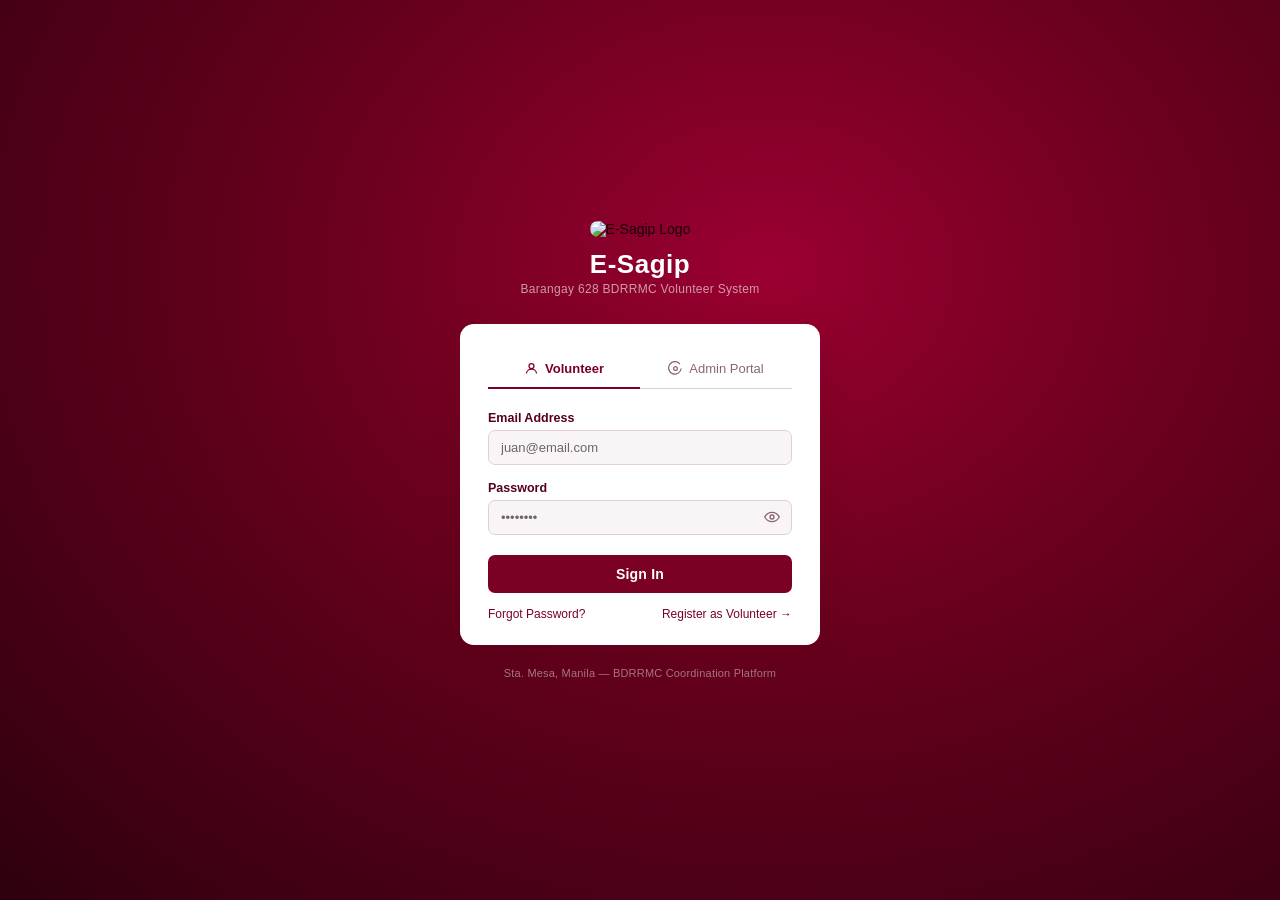
==== E-Sagip/index.html @ 99cb8a31 "Add files via upload" ====
<!DOCTYPE html>
<html lang="en">
<head>
  <meta charset="UTF-8" />
  <meta name="viewport" content="width=device-width, initial-scale=1.0" />
  <title>E-Sagip – Sign In</title>
  <link rel="stylesheet" href="style.css" />
  <link rel="icon" href="Images/628_icon.png" type="image/png" />
</head>
<body class="login-page">

  <!-- Logo -->
  <div class="login-logo">
    <div class="shield-icon">
     <img src="Images/628_logo.png" alt="E-Sagip Logo">
    </div>
    <h1>E-Sagip</h1>
    <p>Barangay 628 BDRRMC Volunteer System</p>
  </div>

  <!-- Card -->
  <div class="login-card">

    <!-- Tabs -->
    <div class="login-tabs">
      <button class="tab-btn active" id="tab-volunteer" onclick="switchTab('volunteer')">
        <svg viewBox="0 0 24 24" fill="none" stroke="currentColor" stroke-width="2">
          <circle cx="12" cy="8" r="4"/><path d="M4 20c0-4 3.6-7 8-7s8 3 8 7"/>
        </svg>
        Volunteer
      </button>
      <button class="tab-btn" id="tab-admin" onclick="switchTab('admin')">
        <svg viewBox="0 0 24 24" fill="none" stroke="currentColor" stroke-width="2">
          <circle cx="12" cy="12" r="3"/><path d="M19.07 4.93A10 10 0 1 0 21 12"/>
        </svg>
        Admin Portal
      </button>
    </div>

    <!-- Volunteer Form -->
    <div id="form-volunteer">
      <div class="form-group">
        <label for="v-email">Email Address</label>
        <div class="input-wrap">
          <input type="email" id="v-email" placeholder="juan@email.com" autocomplete="email" />
        </div>
      </div>
      <div class="form-group">
        <label for="v-password">Password</label>
        <div class="input-wrap">
          <input type="password" id="v-password" placeholder="••••••••" autocomplete="current-password" />
          <button class="toggle-pw" onclick="togglePassword('v-password', this)" type="button" aria-label="Show password">
            <svg id="eye-v" viewBox="0 0 24 24" fill="none" stroke="currentColor" stroke-width="2">
              <path d="M1 12S5 5 12 5s11 7 11 7-4 7-11 7S1 12 1 12z"/>
              <circle cx="12" cy="12" r="3"/>
            </svg>
          </button>
        </div>
      </div>
      <button class="btn-signin" onclick="handleVolunteerLogin()">Sign In</button>
      <div class="form-links">
        <a href="#">Forgot Password?</a>
        <a href="#">Register as Volunteer →</a>
      </div>
    </div>

    <!-- Admin Form -->
    <div id="form-admin" class="hidden">
      <div class="alert-warning">
        <svg viewBox="0 0 24 24" fill="none" stroke="currentColor" stroke-width="2">
          <path d="M10.29 3.86L1.82 18a2 2 0 0 0 1.71 3h16.94a2 2 0 0 0 1.71-3L13.71 3.86a2 2 0 0 0-3.42 0z"/>
          <line x1="12" y1="9" x2="12" y2="13"/><line x1="12" y1="17" x2="12.01" y2="17"/>
        </svg>
        Restricted access for BDRRMC Coordinator only.
      </div>
      <div class="form-group">
        <label for="a-email">Admin Email</label>
        <div class="input-wrap">
          <input type="email" id="a-email" placeholder="admin@brgy628.gov.ph" autocomplete="email" />
        </div>
      </div>
      <div class="form-group">
        <label for="a-password">Password</label>
        <div class="input-wrap">
          <input type="password" id="a-password" placeholder="••••••••" autocomplete="current-password" />
          <button class="toggle-pw" onclick="togglePassword('a-password', this)" type="button" aria-label="Show password">
            <svg viewBox="0 0 24 24" fill="none" stroke="currentColor" stroke-width="2">
              <path d="M1 12S5 5 12 5s11 7 11 7-4 7-11 7S1 12 1 12z"/>
              <circle cx="12" cy="12" r="3"/>
            </svg>
          </button>
        </div>
      </div>
      <button class="btn-signin" onclick="handleAdminLogin()">Sign In</button>
      <div class="form-links-center">
        <a href="#">Forgot Password?</a>
      </div>
    </div>

  </div>

  <!-- Footer -->
  <p class="login-footer">Sta. Mesa, Manila — BDRRMC Coordination Platform</p>

  <script src="script.js"></script>
</body>
</html>
---- E-Sagip/style.css ----
/* ===== RESET & BASE ===== */
*, *::before, *::after {
  box-sizing: border-box;
  margin: 0;
  padding: 0;
}

:root {
  --primary: #7a0024;
  --primary-dark: #560019;
  --primary-light: #9b0030;
  --accent: #c0003c;
  --bg-dark: #4a0015;
  --bg-deeper: #2e000d;
  --white: #ffffff;
  --off-white: #f9f4f5;
  --light-gray: #f0e8ea;
  --mid-gray: #d4b8bc;
  --gray: #6b6566;
  --dark-gray: #332f2f;
  --text-dark: #1a0008;
  --text-muted: #8a6670;
  --warning-bg: #fff3cd;
  --warning-border: #ffc107;
  --warning-text: #856404;
  --card-shadow: 0 8px 32px rgba(74, 0, 21, 0.18);
  --input-border: #e0d0d4;
  --progress-bg: #e8d5d9;

  --font-main: 'Segoe UI', 'Inter', Arial, sans-serif;
}

body {
  font-family: var(--font-main);
  font-size: 14px;
  color: var(--text-dark);
  background: var(--off-white);
}

a {
  text-decoration: none;
  color: inherit;
}

/* ===== LOGIN PAGE ===== */
.login-page {
  min-height: 100vh;
  background: radial-gradient(ellipse at 60% 30%, #9b0030 0%, #6a001e 40%, #2e000d 100%);
  display: flex;
  flex-direction: column;
  align-items: center;
  justify-content: center;
  padding: 24px;
}

.login-logo {
  display: flex;
  flex-direction: column;
  align-items: center;
  margin-bottom: 28px;
}

.login-logo img {
  width: 100px;
  height: 100px;
  margin-bottom: 12px;
  border-radius: 12px;
}
.login-logo h1 {
  color: var(--white);
  font-size: 26px;
  font-weight: 700;
  letter-spacing: 0.5px;
}

.login-logo p {
  color: rgba(255,255,255,0.6);
  font-size: 12px;
  margin-top: 2px;
  letter-spacing: 0.3px;
}

/* Card */
.login-card {
  background: var(--white);
  border-radius: 14px;
  width: 100%;
  max-width: 360px;
  padding: 28px 28px 24px;
  box-shadow: var(--card-shadow);
}

/* Tabs */
.login-tabs {
  display: flex;
  border-bottom: 1.5px solid var(--input-border);
  margin-bottom: 22px;
}

.tab-btn {
  flex: 1;
  background: none;
  border: none;
  padding: 9px 0 11px;
  font-size: 13px;
  font-weight: 500;
  color: var(--text-muted);
  cursor: pointer;
  display: flex;
  align-items: center;
  justify-content: center;
  gap: 6px;
  border-bottom: 2.5px solid transparent;
  margin-bottom: -1.5px;
  transition: color 0.2s, border-color 0.2s;
}

.tab-btn.active {
  color: var(--primary);
  border-bottom-color: var(--primary);
  font-weight: 600;
}

.tab-btn svg {
  width: 15px;
  height: 15px;
}

/* Alert */
.alert-warning {
  background: var(--warning-bg);
  border: 1px solid var(--warning-border);
  color: var(--warning-text);
  border-radius: 6px;
  padding: 8px 12px;
  font-size: 12px;
  display: flex;
  align-items: center;
  gap: 7px;
  margin-bottom: 16px;
}

.alert-warning svg {
  flex-shrink: 0;
  width: 14px;
  height: 14px;
}

/* Form */
.form-group {
  margin-bottom: 16px;
}

.form-group label {
  display: block;
  font-size: 12.5px;
  font-weight: 600;
  color: var(--text-dark);
  margin-bottom: 5px;
}

.input-wrap {
  position: relative;
}

.form-group input {
  width: 100%;
  border: 1.5px solid var(--input-border);
  border-radius: 7px;
  padding: 9px 36px 9px 12px;
  font-size: 13px;
  color: var(--text-dark);
  background: var(--off-white);
  outline: none;
  transition: border-color 0.2s;
}

.form-group input:focus {
  border-color: var(--primary);
  background: var(--white);
}

.form-group input::placeholder {
  color: var(--mid-gray);
}

.toggle-pw {
  position: absolute;
  right: 10px;
  top: 50%;
  transform: translateY(-50%);
  background: none;
  border: none;
  cursor: pointer;
  color: var(--text-muted);
  padding: 2px;
  display: flex;
  align-items: center;
}

.toggle-pw svg {
  width: 16px;
  height: 16px;
}

/* Sign In Button */
.btn-signin {
  width: 100%;
  background: var(--primary);
  color: var(--white);
  border: none;
  border-radius: 7px;
  padding: 11px;
  font-size: 14px;
  font-weight: 600;
  cursor: pointer;
  margin-top: 4px;
  transition: background 0.2s;
  letter-spacing: 0.2px;
}

.btn-signin:hover {
  background: var(--primary-light);
}

/* Links */
.form-links {
  display: flex;
  justify-content: space-between;
  margin-top: 14px;
  font-size: 12px;
}

.form-links a {
  color: var(--primary);
  font-weight: 500;
  transition: opacity 0.2s;
}

.form-links a:hover {
  opacity: 0.7;
}

.form-links-center {
  text-align: center;
  margin-top: 14px;
  font-size: 12px;
}

.form-links-center a {
  color: var(--primary);
  font-weight: 500;
}

/* Footer */
.login-footer {
  color: rgba(255,255,255,0.45);
  font-size: 11px;
  margin-top: 22px;
  text-align: center;
  letter-spacing: 0.2px;
}

/* ===== ADMIN DASHBOARD ===== */
.admin-page {
  min-height: 100vh;
  background: var(--off-white);
  display: flex;
  flex-direction: column;
}

/* Top Nav */
.topnav {
  background: var(--primary);
  color: var(--white);
  display: flex;
  align-items: center;
  padding: 0 20px;
  height: 50px;
  gap: 12px;
  position: sticky;
  top: 0;
  z-index: 100;
  box-shadow: 0 2px 8px rgba(74,0,21,0.25);
}

.topnav-logo {
  display: flex;
  align-items: center;
  gap: 8px;
}

.topnav-logo img {
  width: 35px;
  height: 35px;
  border-radius: 6px;

}
.topnav-brand h2 {
  font-size: 15px;
  font-weight: 700;
  line-height: 1.1;
}

.topnav-brand p {
  font-size: 10px;
  opacity: 0.65;
}

.topnav-spacer { flex: 1; }

.topnav-actions {
  display: flex;
  gap: 4px;
}

.icon-btn {
  width: 34px;
  height: 34px;
  background: rgba(255,255,255,0.1);
  border: none;
  border-radius: 7px;
  cursor: pointer;
  display: flex;
  align-items: center;
  justify-content: center;
  color: white;
  transition: background 0.2s;
}

.icon-btn:hover {
  background: rgba(255,255,255,0.2);
}

.icon-btn svg {
  width: 16px;
  height: 16px;
}

/* Sub Nav */
.subnav {
  background: var(--primary);
  border-bottom: 1px solid var(--white);
  display: flex;
  justify-content: center;
  align-items: center;
  padding: 0 20px;
  overflow-x: auto;
  width: 100%;
  gap: 20px;
}

.subnav-btn {
  background: none;
  border: none;
  border-bottom: 2.5px solid transparent;
  padding: 12px 18px;
  font-size: 12.5px;
  font-weight: 500;
  color: var(--white);
  cursor: pointer;
  display: flex;
  align-items: center;
  gap: 20px;
  transition: color 0.2s, border-color 0.2s;
}

.subnav-btn.active {
  color: var(--white);
  border-bottom-color: var(--white);
  font-weight: 600;
}

.subnav-btn svg {
  width: 14px;
  height: 14px;
}

/* Dashboard Content */
.dashboard-content {
  padding: 22px 20px;
  max-width: 900px;
  margin: 0 auto;
  width: 100%;
}

/* Stats Row */
.stats-row {
  display: grid;
  grid-template-columns: 1fr 1fr;
  gap: 14px;
  margin-bottom: 26px;
}

.stat-card {
  background: var(--white);
  border-radius: 10px;
  padding: 16px 18px;
  box-shadow: 0 2px 8px rgba(74,0,21,0.07);
  display: flex;
  justify-content: space-between;
  align-items: flex-start;
}


.stat-card .stat-label {
  font-size: 11.5px;
  color: var(--text-muted);
  font-weight: 500;
  margin-bottom: 6px;
}

.stat-card .stat-value {
  font-size: 32px;
  font-weight: 700;
  color: var(--text-dark);
  line-height: 1;
}

.stat-card .stat-sub {
  font-size: 11px;
  color: var(--text-muted);
  margin-top: 4px;
}

.stat-card .stat-icon {
  width: 34px;
  height: 34px;
  border-radius: 8px;
  display: flex;
  align-items: center;
  justify-content: center;
}

.stat-card .stat-icon.red {
  background: rgba(122,0,36,0.1);
  color: var(--primary);
}

.stat-card .stat-icon.orange {
  background: rgba(192,0,60,0.1);
  color: var(--accent);
}

.stat-card .stat-icon svg {
  width: 18px;
  height: 18px;
}

/* Section */
.section-title {
  font-size: 13.5px;
  font-weight: 700;
  color: var(--primary);
  margin-bottom: 14px;
}

/* Skills */
.skills-card {
  background: var(--white);
  border-radius: 10px;
  padding: 18px 18px 12px;
  box-shadow: 0 2px 8px rgba(74,0,21,0.07);
  margin-bottom: 26px;
}

.skill-row {
  display: flex;
  align-items: center;
  margin-bottom: 12px;
  gap: 10px;
}

.skill-label {
  font-size: 12px;
  color: var(--text-dark);
  width: 180px;
  flex-shrink: 0;
}

.skill-bar-wrap {
  flex: 1;
  height: 5px;
  background: var(--progress-bg);
  border-radius: 99px;
  overflow: hidden;
}

.skill-bar {
  height: 100%;
  background: var(--primary);
  border-radius: 99px;
}

.skill-count {
  font-size: 12px;
  font-weight: 600;
  color: var(--text-dark);
  width: 18px;
  text-align: right;
  flex-shrink: 0;
}

/* Operations */
.operations-list {
  display: flex;
  flex-direction: column;
  gap: 10px;
}

.op-card {
  background: var(--white);
  border-radius: 10px;
  padding: 14px 16px;
  box-shadow: 0 2px 8px rgba(74,0,21,0.07);
}

.op-header {
  display: flex;
  justify-content: space-between;
  align-items: flex-start;
  margin-bottom: 6px;
}

.op-name {
  font-size: 13px;
  font-weight: 600;
  color: var(--text-dark);
}

.op-count {
  font-size: 12.5px;
  font-weight: 600;
  color: var(--text-dark);
  display: flex;
  align-items: center;
  gap: 6px;
}

.op-count .chevron {
  cursor: pointer;
  color: var(--text-muted);
}

.op-count .chevron svg {
  width: 14px;
  height: 14px;
  transition: transform 0.2s;
}

.op-meta {
  display: flex;
  flex-direction: column;
  gap: 2px;
  margin-bottom: 8px;
}

.op-meta span {
  font-size: 11px;
  color: var(--text-muted);
  display: flex;
  align-items: center;
  gap: 5px;
}

.op-meta svg {
  width: 11px;
  height: 11px;
  flex-shrink: 0;
}

.op-progress-bar {
  height: 4px;
  background: var(--progress-bg);
  border-radius: 99px;
  overflow: hidden;
}

.op-progress-fill {
  height: 100%;
  background: var(--primary);
  border-radius: 99px;
}

/* Expanded op details */
.op-details {
  display: none;
  margin-top: 12px;
  padding-top: 12px;
  border-top: 1px solid var(--input-border);
}

.op-details.open {
  display: block;
}

.op-details p {
  font-size: 12px;
  color: var(--text-muted);
  margin-bottom: 6px;
}

.volunteer-tags {
  display: flex;
  flex-wrap: wrap;
  gap: 6px;
}

.vtag {
  background: rgba(122,0,36,0.08);
  color: var(--primary);
  border-radius: 5px;
  padding: 3px 9px;
  font-size: 11.5px;
  font-weight: 500;
}

/* ===== UTILITY ===== */
.hidden { display: none !important; }

/*NEW OP SECTION*/

.section-title{

  font-size:16px;
  color:var(--primary);
  font-weight:700;
  margin-bottom:18px;

}

.newop-card{
  background: var(--white);
  border-radius: 10px;
  padding: 18px 18px 12px;
  box-shadow: 0 2px 8px rgba(74,0,21,0.07);
}

.form-group label{
  font-size:12.5px;
  font-weight:600;
  color:var(--primary-dark);
  margin-bottom:5px;
}

.form-group input{
  border:1.5px solid var(--input-border);
  border-radius:7px;
  padding:9px 36px 9px 12px;
  font-size:13px;
  color:var(--text-dark);
  background: var(--off-white);
  outline:none;
  transition:border-color 0.2s;
}

.form-group input:focus{
  border-color: var(--primary);
  background: var(--white);
}

.form-group input::placeholder{
  color: var(--gray);
}

.form-group .input-wrap{
  position:relative;
}

.form-group .toggle-pw{
  position:absolute;
  right:10px;
  top:50%;
  transform: translateY(-50%);
  background:none;
  border:none;
  cursor:pointer;
  color: var(--text-muted);
  padding:2px;
  display:flex;
  align-items:center;
}

.form-group textarea{
  border:1.5px solid var(--input-border);
  border-radius:7px;
  padding:9px 12px;
  font-size:13px;
  color:var(--text-dark);
  background: var(--off-white);
  outline:none;
  transition:border-color 0.2s;
  width:100%;
  min-height:80px;
  resize: vertical;
}

.form-group textarea:focus{
  border-color: var(--primary);
  background: var(--white);
}

.form-group textarea::placeholder{
  color: var(--gray);
}

.form-group textarea + .toggle-pw{
  display:none;
}

.form-group .skill-tag {
  background: rgba(122,0,36,0.08);
  color: var(--primary);
  border-radius: 5px;
  padding: 3px 9px;
  font-size: 11.5px;
  font-weight: 500;
}

.skill-tags-wrap {
  display: flex;
  flex-wrap: wrap;
  gap: 6px;
}

.skill-tags-wrap label input[type="checkbox"] {
  display: none;
}

.skill-tags-wrap label .skill-tag {
  cursor: pointer;
}

.skill-tags-wrap label .skill-tag:hover {
  background: rgba(122,0,36,0.12);
  transition: background 0.2s ease;
  
}

.skill-tags-wrap label .skill-tag:active {
  background: rgba(122,0,36,0.16);
}

/* Checked states AFTER unchecked — order matters */
.skill-tags-wrap label input[type="checkbox"]:checked + .skill-tag {
  background: var(--primary);
  color: var(--white);
}

.skill-tags-wrap label input[type="checkbox"]:checked + .skill-tag:hover {
  background: var(--primary-light);
}

.skill-tags-wrap label input[type="checkbox"]:checked + .skill-tag:active {
  background: var(--primary); /* or darken slightly */
}

.newop-card .btn-deploy{
  background: var(--primary);
  color: var(--white);
  border: none;
  border-radius: 7px;
  padding: 11px 18px;
  font-size: 14px;
  font-weight: 600;
  width: 100%;
  cursor: pointer;
  margin-top: 12px;
  transition: background 0.2s;
}

/* Volunteer Section */
#tab-volunteers .section-title {
  font-size: 16px;
  font-weight: 700;
  color: var(--primary);
  margin-bottom: 18px;
}

.vol-search-wrap {
  display: flex;
  gap: 10px;
  margin-bottom: 18px;
}

.vol-search-wrap input {
  flex: 1;
  border: 1.5px solid var(--input-border);
  border-radius: 7px;
  padding: 9px 36px 9px 12px;
  font-size: 13px;
  color: var(--text-dark);
  background: var(--off-white);
  outline: none;
  transition: border-color 0.2s;
}

.vol-search-wrap input:focus {
  border-color: var(--primary);
  background: var(--white);
}

.vol-search-wrap input::placeholder {
  color: var(--gray);
}

.vol-search-wrap .search-btn {
  width: 34px;
  height: 34px;
  background: var(--primary);
  border: none;
  border-radius: 7px;
  cursor: pointer;
  display: flex;
  align-items: center;
  justify-content: center;
  color: var(--white);
  transition: background 0.2s;
}

.vol-search-wrap .search-btn:hover {
  background: var(--primary-light);
}

.vol-search-wrap .search-btn svg {
  width: 16px;
  height: 16px;
}

.vol-filter-row{

  display:flex;
  align-items:center;
  gap:12px;
  margin-bottom:18px;
}

.vol-filter-row button{
  background: var(--off-white);
  border: 0;
  border-radius:7px;
  padding:6px 14px;
  font-size:12.5px;
  color:var(--primary-dark);
  cursor:pointer;
  transition:border-color 0.2s, background 0.2s;
}

.vol-filter-row button:hover{
  border-color: var(--primary);
  background: var(--off-white);
}

.vol-filter-row button.active{
  border-color: var(--primary);
  background: var(--primary);
  color: var(--white);
}

.vol-card {

  background: var(--white);
  border-radius: 10px;
  padding: 14px 16px;
  box-shadow: 0 2px 8px rgba(74,0,21,0.07);
  display: flex;
  gap: 12px;

}

.vol-avatar {
  width: 40px;
  height: 40px;
  background: var(--primary);
  color: var(--white);
  border-radius: 50%;
  display: flex;
  align-items: center;
  justify-content: center;
  font-weight: 600;
}

.vol-info {
  display: flex;
  flex-direction: column;
  gap: 4px;
  margin-right: 60%;
}

.vol-name {
  font-size: 13px;
  font-weight: 600;
  color: var(--text-dark);
}

.vol-name .vol-badge {
  font-size: 10px;
  font-weight: 500;
  padding: 2px 6px;
  border-radius: 5px;
}

.vol-badge.active {
  background: rgba(35, 185, 42, 0.24);
  color: rgb(3, 49, 3);
}

.vol-meta {
  font-size: 11.5px;
  color: var(--text-muted);
}

.vol-card .vol-skills {
  display: flex;
  flex-wrap: wrap;
  gap: 6px;
  margin-top: 6px;
}

.vstag {
  background: rgba(122,0,36,0.08);
  color: var(--primary);
  border-radius: 10px;
  padding: 3px 9px;
  font-size: 11.5px;
  font-weight: 500;
}

.vol-count {
  font-size: 12.5px;
  color: var(--text-muted);
  margin-bottom: 12px;
}

.vol-list {
  display: flex;
  flex-direction: column;
  gap: 12px;
}

.vol-ops {
  display: inline;
  gap: 8px;
  margin-top: 8px;
  
}

.vol-ops .vol-ops-num {
  background: rgba(122,0,36,0.08);
  color: var(--primary);
  border-radius: 10px;
  padding: 3px 9px;
  font-size: 11.5px;
  font-weight: 500;
  display: flex;
  align-items: right;
}

.vol-ops .vol-ops-lbl {
  font-size: 11.5px;
  color: var(--text-muted);
  display: flex;
  align-items: right;
}

/*FEED SECTION*/

.tab-feed {

  padding:0;
  max-width:100%;
}

.feed-hero {
  background: var(--white);
  border-radius: 10px;
  padding: 0;
  height: 12rem;
  box-shadow: 0 2px 8px rgba(74,0,21,0.07);

}

.feed-hero-text {

  margin-top: 15%;
  margin-left: 2%;
}

.feed-hero h2 {
  font-size: 16px;
  font-weight: 700;
  color: var(--white);
  margin-bottom: 8px;
}

.feed-hero p {
  font-size: 13px;
  color: var(--light-gray);
}

.feed-hero-overlay {

  background-image: url('Images/outreach.jpg');
  background-size: cover;
  background-position: center;
  height: 100%;
  width: 100%;
  margin: 0;
  overflow: hidden;
  border-radius: 10px;
}

.feed-quote-card {

  border: 1px solid var(--bg-deeper);
  background: radial-gradient(ellipse at 60% 30%, #9b0030 0%, #6a001e 40%, #2e000d 100%);
  margin-top: 2%;
  border-radius: 20px;
  display: flex;
  flex-direction: row;
  padding: 10px;


}

.feed-quote-avatar {

  border: 1px solid var(--text-muted);
  border-radius: 50%;
  width: 2.5rem;
  height: 2.5rem;
  display: flex;
  justify-content: center;
  align-items: center;
  color: var(--white);
  padding: 0;
  font-size: 1rem;
  background-color: var(--text-muted);
  margin: 10px 10px 5px 10px;
}

.feed-quote-text {

  color: var(--off-white);
  font-size: 1rem;
}

.feed-quote-attr {

  color: #c51d52;
  font-size: 0.9rem;
  font-weight: bold;
  padding-top: 10px;
}

.feed-section-card{

  margin-top: 40px;
  background: var(--off-white);
  box-shadow: 0 5px 5px 0 rgba(32, 31, 31, 0.418);
  border-radius: 30px;
}

.feed-section-header {

  margin: 5px 0 5px 10px;
  font-size: 1.1rem;
  color: var(--bg-dark);
  font-weight: bold;
}

.feed-section-header .feed-month {

  margin-left: 60%;
  color: var(--gray);
}

.leaderboard-list {

  background-color: var(--white);
  border-bottom-left-radius: 20px;
  border-bottom-right-radius: 20px;

}

.lb-row {

  display: flex;
  flex-direction: row;
  padding: 20px;
  gap: 15px;

}

.lb-medal {

  height: 2rem;
  width: 2rem;
  font-size: 1.5rem;
  align-items: center;
  justify-content: center;
}

.lb-avatar {

  background-color: rgba(189, 64, 102, 0.637);
  border: 1px solid ;
  color: #560019;
  border-radius: 50%;
  padding-left: 7px;
  height: 2.5rem;
  width: 2.5rem;
  display: flex;
  text-align: center;
  align-items: center;
}

.lb-name {

  font-size: 1rem;
  font-weight: bold;

}

.lb-right {

  margin-left: 65%;
  color: var(--primary);
  font-weight: bold;
}

.lb-right .time {

  color: var(--gray);
  text-align: center;
}

.impact-stats-row {

  background: var(--off-white);
  display: flex;
  flex-direction: row;
  margin: 30px 0 0 0;
  justify-content: space-evenly;
  gap: 10px;

}

.impact-stat {

  border: 1px solid var(--white);
  border-radius: 30px;
  background-color: var(--white);
  display: flex;
  flex-direction: column;
  align-items: center;
  text-align: center;
  height: 10rem;
  width: 15rem;
  padding: 5%;
  box-shadow: 0 5px 5px 0 rgba(32, 31, 31, 0.418);
}



.impact-lbl {

  margin-top: 0px;
}

.rso {

  font-size: 1.5rem;
  font-weight:700;
  color:var(--primary);
}
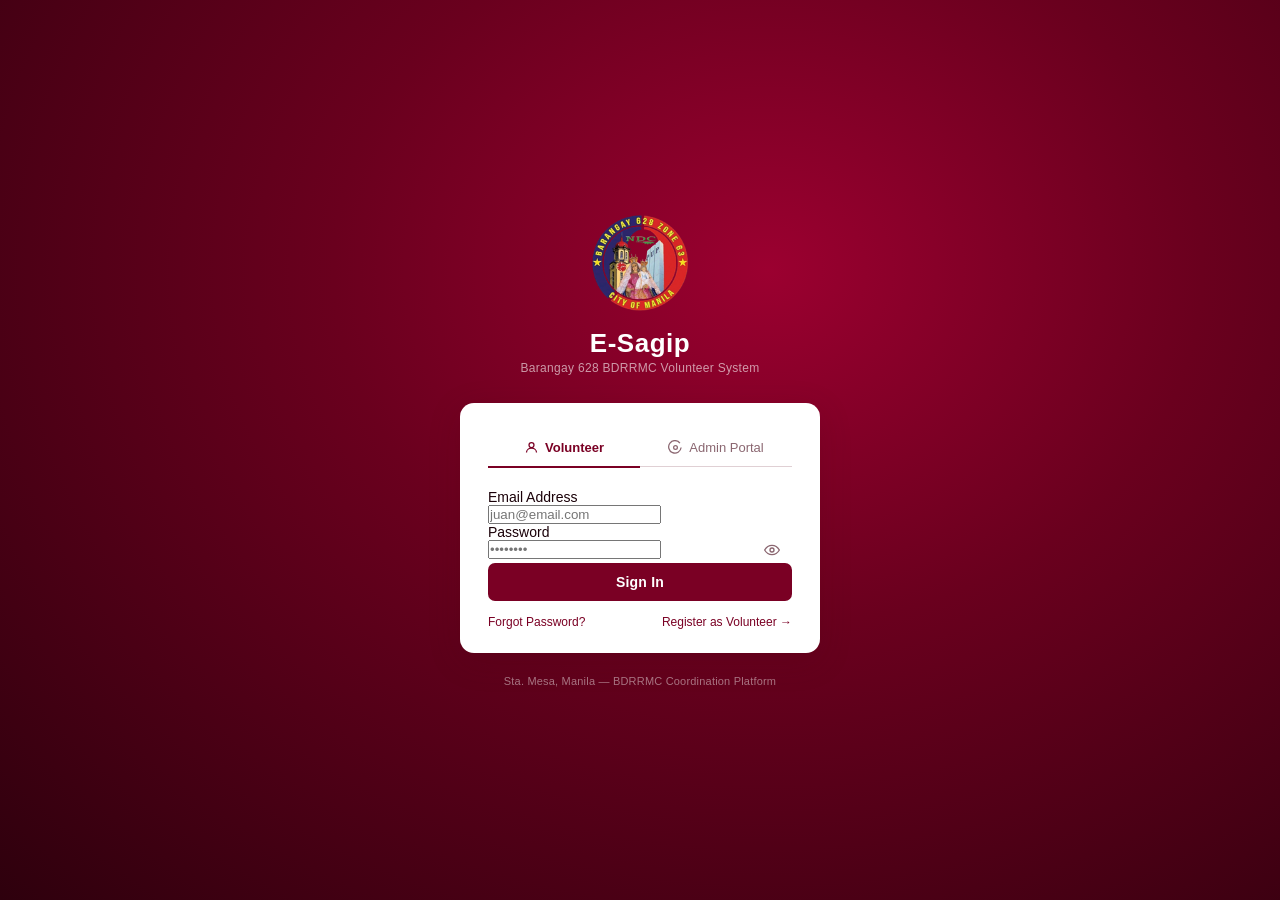
==== commit 37c57b06: "Fix HTML formatting and structure in index.html" ====
--- a/E-Sagip/index.html
+++ b/E-Sagip/index.html
@@ -39,13 +39,13 @@
 
     <!-- Volunteer Form -->
     <div id="form-volunteer">
-      <div class="form-group">
+      <div class="signin-form-group">
         <label for="v-email">Email Address</label>
         <div class="input-wrap">
           <input type="email" id="v-email" placeholder="juan@email.com" autocomplete="email" />
         </div>
       </div>
-      <div class="form-group">
+      <div class="signin-form-group">
         <label for="v-password">Password</label>
         <div class="input-wrap">
           <input type="password" id="v-password" placeholder="••••••••" autocomplete="current-password" />
@@ -73,13 +73,13 @@
         </svg>
         Restricted access for BDRRMC Coordinator only.
       </div>
-      <div class="form-group">
+      <div class="signin-form-group">
         <label for="a-email">Admin Email</label>
         <div class="input-wrap">
           <input type="email" id="a-email" placeholder="admin@brgy628.gov.ph" autocomplete="email" />
         </div>
       </div>
-      <div class="form-group">
+      <div class="signin-form-group">
         <label for="a-password">Password</label>
         <div class="input-wrap">
           <input type="password" id="a-password" placeholder="••••••••" autocomplete="current-password" />
@@ -104,4 +104,4 @@
 
   <script src="script.js"></script>
 </body>
-</html>+</html>
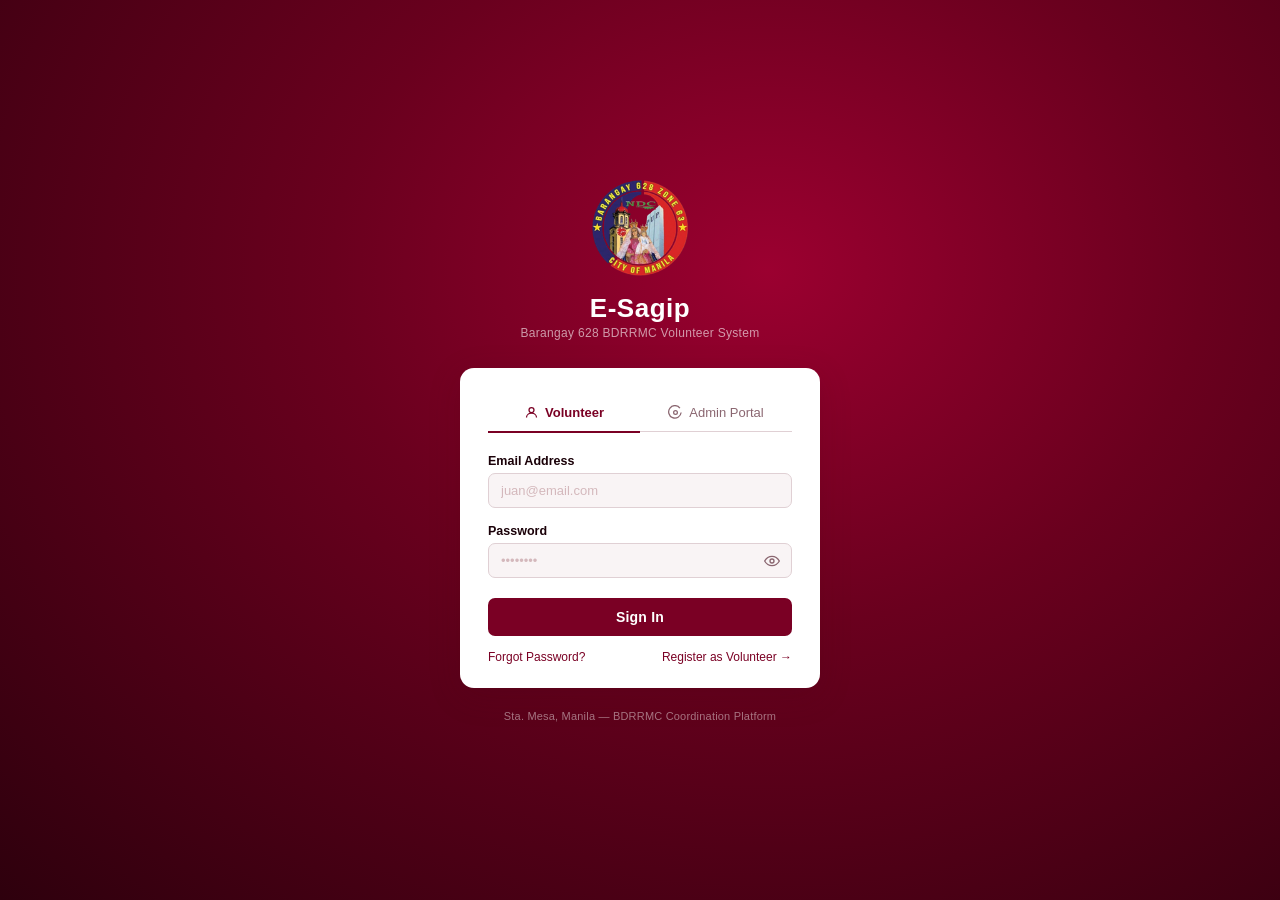
==== commit 3d347fc4: "Update index.html" ====
--- a/E-Sagip/index.html
+++ b/E-Sagip/index.html
@@ -59,8 +59,8 @@
       </div>
       <button class="btn-signin" onclick="handleVolunteerLogin()">Sign In</button>
       <div class="form-links">
-        <a href="#">Forgot Password?</a>
-        <a href="#">Register as Volunteer →</a>
+        <a href="forgot_password.html">Forgot Password?</a>
+        <a href="register.html">Register as Volunteer →</a>
       </div>
     </div>
 
@@ -93,7 +93,7 @@
       </div>
       <button class="btn-signin" onclick="handleAdminLogin()">Sign In</button>
       <div class="form-links-center">
-        <a href="#">Forgot Password?</a>
+        <a href="forgot_password.html">Forgot Password?</a>
       </div>
     </div>
 
@@ -103,5 +103,6 @@
   <p class="login-footer">Sta. Mesa, Manila — BDRRMC Coordination Platform</p>
 
   <script src="script.js"></script>
+  <script src="script2.js"></script>
 </body>
 </html>
--- a/E-Sagip/style.css
+++ b/E-Sagip/style.css
@@ -1,4 +1,3 @@
-/* ===== RESET & BASE ===== */
 *, *::before, *::after {
   box-sizing: border-box;
   margin: 0;
@@ -147,11 +146,13 @@
 }
 
 /* Form */
-.form-group {
+.form-group,
+.signin-form-group {
   margin-bottom: 16px;
 }
 
-.form-group label {
+.form-group label,
+.signin-form-group label {
   display: block;
   font-size: 12.5px;
   font-weight: 600;
@@ -163,7 +164,9 @@
   position: relative;
 }
 
-.form-group input {
+
+.form-group input,
+.signin-form-group input {
   width: 100%;
   border: 1.5px solid var(--input-border);
   border-radius: 7px;
@@ -175,13 +178,26 @@
   transition: border-color 0.2s;
 }
 
-.form-group input:focus {
+.form-group input:focus,
+.signin-form-group input:focus {
   border-color: var(--primary);
   background: var(--white);
 }
 
-.form-group input::placeholder {
+.form-group input::placeholder,
+.signin-form-group input::placeholder {
   color: var(--mid-gray);
+}
+
+.address-div1,
+.address-div2 {
+  display: none;
+  margin-top: 10px;
+}
+
+.address-div1.active,
+.address-div2.active {
+  display: block;
 }
 
 .toggle-pw {
@@ -201,6 +217,28 @@
 .toggle-pw svg {
   width: 16px;
   height: 16px;
+}
+
+.address-label-container {
+  display: flex;
+  align-items: center;
+  gap: 8px;
+}
+
+.address-label-container label {
+  display: flex;
+  align-items: center;
+  gap: 8px;
+  margin: 0;
+  font-weight: 600;
+}
+
+.address-label-container .req {
+  color: var(--primary);
+  display: inline-flex;
+  align-items: center;
+  line-height: 1;
+  margin-top: 0;
 }
 
 /* Sign In Button */
@@ -345,24 +383,24 @@
   justify-content: center;
   align-items: center;
   padding: 0 20px;
-  overflow-x: auto;
   width: 100%;
-  gap: 20px;
+  gap: 12px;
 }
 
 .subnav-btn {
   background: none;
   border: none;
   border-bottom: 2.5px solid transparent;
-  padding: 12px 18px;
+  padding: 10px 14px;
   font-size: 12.5px;
   font-weight: 500;
   color: var(--white);
   cursor: pointer;
   display: flex;
   align-items: center;
-  gap: 20px;
+  gap: 8px;
   transition: color 0.2s, border-color 0.2s;
+  white-space: nowrap;
 }
 
 .subnav-btn.active {
@@ -555,6 +593,19 @@
   margin-bottom: 8px;
 }
 
+.meta-container {
+  display: flex;
+  align-items: center;
+  justify-content: space-between;
+  gap: 12px;
+  margin-bottom: 8px;
+  flex-wrap: wrap;
+}
+
+.comp-container {
+  margin-left: auto;
+}
+
 .op-meta span {
   font-size: 11px;
   color: var(--text-muted);
@@ -567,6 +618,24 @@
   width: 11px;
   height: 11px;
   flex-shrink: 0;
+}
+
+.complete {
+
+  border: 1px;
+  background-color: #2db35e69;
+  color: rgb(12, 95, 34);
+  border-radius: 10px;
+  padding: 5px;
+  font-family: var(--font-main);
+  font-weight: bold;
+}
+
+.complete:hover {
+
+  background-color: #50f19175;
+  transition: background-color 0.3 ease;
+  cursor: pointer;
 }
 
 .op-progress-bar {
@@ -618,130 +687,122 @@
 /* ===== UTILITY ===== */
 .hidden { display: none !important; }
 
-/*NEW OP SECTION*/
-
-.section-title{
-
-  font-size:16px;
-  color:var(--primary);
-  font-weight:700;
-  margin-bottom:18px;
-
-}
-
-.newop-card{
+/* New Operation section */
+.newop-card {
   background: var(--white);
   border-radius: 10px;
   padding: 18px 18px 12px;
   box-shadow: 0 2px 8px rgba(74,0,21,0.07);
 }
 
-.form-group label{
-  font-size:12.5px;
-  font-weight:600;
-  color:var(--primary-dark);
-  margin-bottom:5px;
-}
-
-.form-group input{
-  border:1.5px solid var(--input-border);
-  border-radius:7px;
-  padding:9px 36px 9px 12px;
-  font-size:13px;
-  color:var(--text-dark);
+.newop-row {
+  display: flex;
+  gap: 16px;
+  flex-wrap: wrap;
+}
+
+.newop-row > * {
+  flex: 1;
+  min-width: 180px;
+}
+
+.newop-row input {
+  width: 100%;
+}
+
+.form-group textarea,
+.signin-form-group textarea {
+  border: 1.5px solid var(--input-border);
+  border-radius: 7px;
+  padding: 9px 12px;
+  font-size: 13px;
+  color: var(--text-dark);
   background: var(--off-white);
-  outline:none;
-  transition:border-color 0.2s;
-}
-
-.form-group input:focus{
+  outline: none;
+  transition: border-color 0.2s;
+  width: 100%;
+  min-height: 80px;
+  resize: vertical;
+}
+
+.form-group textarea:focus,
+.signin-form-group textarea:focus {
   border-color: var(--primary);
   background: var(--white);
 }
 
-.form-group input::placeholder{
+.form-group textarea::placeholder,
+.signin-form-group textarea::placeholder {
   color: var(--gray);
 }
 
-.form-group .input-wrap{
-  position:relative;
-}
-
-.form-group .toggle-pw{
-  position:absolute;
-  right:10px;
-  top:50%;
-  transform: translateY(-50%);
-  background:none;
-  border:none;
-  cursor:pointer;
-  color: var(--text-muted);
-  padding:2px;
-  display:flex;
-  align-items:center;
-}
-
-.form-group textarea{
-  border:1.5px solid var(--input-border);
-  border-radius:7px;
-  padding:9px 12px;
-  font-size:13px;
-  color:var(--text-dark);
-  background: var(--off-white);
-  outline:none;
-  transition:border-color 0.2s;
-  width:100%;
-  min-height:80px;
-  resize: vertical;
-}
-
-.form-group textarea:focus{
-  border-color: var(--primary);
-  background: var(--white);
-}
-
-.form-group textarea::placeholder{
-  color: var(--gray);
-}
-
-.form-group textarea + .toggle-pw{
-  display:none;
-}
-
-.form-group .skill-tag {
+.form-group textarea + .toggle-pw,
+.signin-form-group textarea + .toggle-pw {
+  display: none;
+}
+
+.skill-tags-wrap {
+  display: flex;
+  flex-wrap: wrap;
+  gap: 6px;
+}
+
+.skill-tags-wrap label input[type="checkbox"] {
+  display: none;
+}
+
+.skill-tags-wrap label .skill-tag {
+  cursor: pointer;
   background: rgba(122,0,36,0.08);
   color: var(--primary);
   border-radius: 5px;
   padding: 3px 9px;
   font-size: 11.5px;
   font-weight: 500;
-}
-
-.skill-tags-wrap {
-  display: flex;
-  flex-wrap: wrap;
-  gap: 6px;
-}
-
-.skill-tags-wrap label input[type="checkbox"] {
+  transition: background 0.2s ease;
+}
+
+.skill-tags-wrap label input[type="checkbox"].others + .skill-tag {
+  min-width: 150px;
+}
+
+.others-div {
+  width: 100%;
   display: none;
-}
-
-.skill-tags-wrap label .skill-tag {
-  cursor: pointer;
+  margin-top: 10px;
+}
+
+.others-div:not(.hidden) {
+  display: block;
+}
+
+.others-div label {
+  display: block;
+  margin-bottom: 6px;
+  font-size: 13px;
+  color: var(--text-dark);
+}
+
+.others-div textarea.other-skill {
+  width: 100%;
+  min-height: 90px;
+  border: 1.5px solid var(--input-border);
+  border-radius: 12px;
+  padding: 12px;
+  resize: vertical;
+  background: var(--white);
+  color: var(--text-dark);
+  font-size: 13px;
 }
 
 .skill-tags-wrap label .skill-tag:hover {
   background: rgba(122,0,36,0.12);
-  transition: background 0.2s ease;
-  
 }
 
 .skill-tags-wrap label .skill-tag:active {
   background: rgba(122,0,36,0.16);
 }
 
-/* Checked states AFTER unchecked — order matters */
 .skill-tags-wrap label input[type="checkbox"]:checked + .skill-tag {
   background: var(--primary);
   color: var(--white);
@@ -752,14 +813,14 @@
 }
 
 .skill-tags-wrap label input[type="checkbox"]:checked + .skill-tag:active {
-  background: var(--primary); /* or darken slightly */
-}
-
-.newop-card .btn-deploy{
+  background: var(--primary);
+}
+
+.newop-card .btn-deploy {
   background: var(--primary);
   color: var(--white);
   border: none;
-  border-radius: 7px;
+  border-radius: 20px;
   padding: 11px 18px;
   font-size: 14px;
   font-weight: 600;
@@ -858,14 +919,14 @@
 }
 
 .vol-card {
-
   background: var(--white);
   border-radius: 10px;
   padding: 14px 16px;
   box-shadow: 0 2px 8px rgba(74,0,21,0.07);
   display: flex;
-  gap: 12px;
-
+  align-items: center;
+  justify-content: space-between;
+  gap: 16px;
 }
 
 .vol-avatar {
@@ -884,7 +945,8 @@
   display: flex;
   flex-direction: column;
   gap: 4px;
-  margin-right: 60%;
+  flex: 1;
+  min-width: 0;
 }
 
 .vol-name {
@@ -910,7 +972,7 @@
   color: var(--text-muted);
 }
 
-.vol-card .vol-skills {
+.vol-skills-row {
   display: flex;
   flex-wrap: wrap;
   gap: 6px;
@@ -926,6 +988,13 @@
   font-weight: 500;
 }
 
+.vol-ops {
+  display: flex;
+  align-items: center;
+  gap: 8px;
+  margin-top: auto;
+}
+
 .vol-count {
   font-size: 12.5px;
   color: var(--text-muted);
@@ -936,13 +1005,6 @@
   display: flex;
   flex-direction: column;
   gap: 12px;
-}
-
-.vol-ops {
-  display: inline;
-  gap: 8px;
-  margin-top: 8px;
-  
 }
 
 .vol-ops .vol-ops-num {
@@ -952,15 +1014,15 @@
   padding: 3px 9px;
   font-size: 11.5px;
   font-weight: 500;
-  display: flex;
-  align-items: right;
+  display: inline-flex;
+  align-items: center;
 }
 
 .vol-ops .vol-ops-lbl {
   font-size: 11.5px;
   color: var(--text-muted);
-  display: flex;
-  align-items: right;
+  display: inline-flex;
+  align-items: center;
 }
 
 /*FEED SECTION*/
@@ -973,41 +1035,51 @@
 
 .feed-hero {
   background: var(--white);
-  border-radius: 10px;
+  border-radius: 20px;
   padding: 0;
   height: 12rem;
   box-shadow: 0 2px 8px rgba(74,0,21,0.07);
-
-}
-
-.feed-hero-text {
-
-  margin-top: 15%;
-  margin-left: 2%;
-}
-
-.feed-hero h2 {
-  font-size: 16px;
-  font-weight: 700;
-  color: var(--white);
-  margin-bottom: 8px;
-}
-
-.feed-hero p {
-  font-size: 13px;
-  color: var(--light-gray);
+  overflow: hidden; 
 }
 
 .feed-hero-overlay {
-
   background-image: url('Images/outreach.jpg');
   background-size: cover;
   background-position: center;
   height: 100%;
   width: 100%;
+  border-radius: 10px;
+  background-blend-mode: normal;
+  position: relative;
+  display: flex;           
+  align-items: flex-end;  
+}
+
+.feed-hero-overlay::before {
+  content: '';
+  position: absolute;
+  inset: 0;
+  background: linear-gradient(to top, rgba(74,0,21,0.7) 0%, transparent 80%);
+  border-radius: 10px;
+}
+
+.feed-hero-text {
+  position: relative; 
+  z-index: 1;
+  padding: 16px 20px;  
+}
+
+.feed-hero h2 {
+  font-size: 16px;
+  font-weight: 700;
+  color: var(--white);
+  margin-bottom: 4px;
+}
+
+.feed-hero p {
+  font-size: 13px;
+  color: var(--light-gray);
   margin: 0;
-  overflow: hidden;
-  border-radius: 10px;
 }
 
 .feed-quote-card {
@@ -1056,23 +1128,47 @@
 .feed-section-card{
 
   margin-top: 40px;
-  background: var(--off-white);
+  background: var(--white);
   box-shadow: 0 5px 5px 0 rgba(32, 31, 31, 0.418);
   border-radius: 30px;
 }
 
+.feed-section-header .span1 {
+
+  margin-top: 10px;
+}
+
 .feed-section-header {
-
-  margin: 5px 0 5px 10px;
+  display: flex;
+  align-items: center;
+  justify-content: space-between;
+  gap: 12px;
+  margin: 10px 0 5px 10px;
   font-size: 1.1rem;
   color: var(--bg-dark);
   font-weight: bold;
 }
 
+.feed-section-header .span1,
+.feed-section-header .rso {
+  display: flex;
+  align-items: center;
+  gap: 8px;
+}
+
+
+
 .feed-section-header .feed-month {
-
-  margin-left: 60%;
+  margin-left: 0;
   color: var(--gray);
+  margin-right: 10px;
+  margin-top: 10px;
+}
+
+.feed-section-header .a-view {
+  color: var(--primary);
+  font-size: 0.95rem;
+  font-weight: 500;
 }
 
 .leaderboard-list {
@@ -1084,16 +1180,14 @@
 }
 
 .lb-row {
-
   display: flex;
   flex-direction: row;
+  align-items: center;
   padding: 20px;
   gap: 15px;
-
 }
 
 .lb-medal {
-
   height: 2rem;
   width: 2rem;
   font-size: 1.5rem;
@@ -1123,10 +1217,13 @@
 }
 
 .lb-right {
-
-  margin-left: 65%;
+  margin-left: auto;
   color: var(--primary);
   font-weight: bold;
+  display: flex;
+  flex-direction: column;
+  align-items: flex-end;
+  gap: 4px;
 }
 
 .lb-right .time {
@@ -1174,3 +1271,622 @@
   font-weight:700;
   color:var(--primary);
 }
+
+.a-view {
+
+  font-size:12px;
+  color:var(--primary);
+  font-weight:500;
+
+}
+
+
+.feed-section-header {
+  display: flex;
+  justify-content: space-between;
+  align-items: center;
+  margin-bottom: 14px;
+}
+
+.rso {
+  font-size: 16px;
+  font-weight: 500;
+}
+
+.a-view {
+  font-size: 13px;
+  color: #c0392b;
+  text-decoration: none;
+}
+
+
+.recent-op-card {
+  background: #fff;
+  border: 0.5px solid rgba(0, 0, 0, 0.12);
+  border-radius: 12px;
+  overflow: hidden;
+}
+
+
+.recent-op-img {
+  position: relative;
+  height: 160px;
+  background: linear-gradient(160deg, #b0bec5 0%, #78909c 100%);
+  display: flex;
+  align-items: center;
+  justify-content: center;
+}
+
+.recent-op-img-placeholder svg {
+  opacity: 0.4;
+}
+
+
+.recent-op-date {
+  position: absolute;
+  top: 10px;
+  left: 10px;
+  background: #c0392b;
+  color: #fff;
+  font-size: 12px;
+  font-weight: 500;
+  padding: 4px 10px;
+  border-radius: 20px;
+}
+
+.recent-op-label {
+  position: absolute;
+  bottom: 0;
+  left: 0;
+  right: 0;
+  background: rgba(255, 255, 255, 0.92);
+  padding: 6px 12px;
+  display: flex;
+  align-items: center;
+  gap: 6px;
+  font-size: 12px;
+  font-weight: 500;
+  color: #7a6000;
+}
+
+.recent-op-label svg {
+  stroke: #e8a000;
+  flex-shrink: 0;
+}
+
+.recent-op-body {
+  padding: 14px 14px 10px;
+}
+
+.recent-op-name {
+  font-size: 15px;
+  font-weight: 500;
+  margin: 0 0 3px;
+}
+
+.recent-op-loc {
+  font-size: 12px;
+  color: #666;
+  display: flex;
+  align-items: center;
+  gap: 4px;
+  margin-bottom: 10px;
+}
+
+.recent-op-badges {
+  display: flex;
+  gap: 8px;
+  flex-wrap: wrap;
+  margin-bottom: 12px;
+}
+
+.badge-vol {
+  background: #fce8e8;
+  color: #a32d2d;
+  font-size: 12px;
+  font-weight: 500;
+  padding: 4px 10px;
+  border-radius: 20px;
+  display: flex;
+  align-items: center;
+  gap: 5px;
+}
+
+.badge-helped {
+  background: #e6f4ea;
+  color: #27500a;
+  font-size: 12px;
+  font-weight: 500;
+  padding: 4px 10px;
+  border-radius: 20px;
+  display: flex;
+  align-items: center;
+  gap: 5px;
+}
+
+
+.recent-op-desc {
+  font-size: 13px;
+  color: #555;
+  line-height: 1.6;
+  margin: 0 0 12px;
+}
+
+
+.recent-op-tags {
+  display: flex;
+  gap: 6px;
+  flex-wrap: wrap;
+  margin-bottom: 12px;
+}
+
+.recent-op-tag {
+  font-size: 11px;
+  color: #1a5fa5;
+  background: #e6f1fb;
+  padding: 3px 9px;
+  border-radius: 20px;
+  font-weight: 500;
+}
+
+.recent-op-footer {
+  border-top: 0.5px solid rgba(0, 0, 0, 0.1);
+  padding: 10px 14px;
+  display: flex;
+  align-items: center;
+  gap: 16px;
+}
+
+.recent-op-icon-btn {
+  background: none;
+  border: none;
+  padding: 0;
+  display: flex;
+  align-items: center;
+  gap: 5px;
+  font-size: 13px;
+  color: #666;
+  cursor: pointer;
+}
+
+.recent-op-icon-btn:hover {
+
+  color: #2e000d;
+  
+}
+
+/* Like checkbox as visual button */
+.recent-op-like {
+  display: inline-flex;
+  align-items: center;
+  cursor: pointer;
+}
+
+.recent-op-like-input {
+  position: absolute;
+  opacity: 0;
+  pointer-events: none;
+  width: 0;
+  height: 0;
+}
+
+.recent-op-like-btn {
+  display: inline-flex;
+  align-items: center;
+  gap: 8px;
+  color: #666;
+  transition: color 0.15s ease, transform 0.08s ease;
+}
+
+.recent-op-like-input:checked + .recent-op-like-btn {
+  color: #c0003c;
+  transform: scale(1.02);
+}
+
+.recent-op-like .like-count {
+  font-size: 13px;
+  color: inherit;
+}
+
+/* Last footer button (action/overflow) styling */
+.recent-op-btn {
+  background: transparent;
+  border: 1px solid rgba(0,0,0,0.06);
+  padding: 8px;
+  border-radius: 10px;
+  display: inline-flex;
+  align-items: center;
+  justify-content: center;
+  width: 40px;
+  height: 40px;
+  color: #666;
+  transition: background 0.15s ease, color 0.15s ease, transform 0.08s ease;
+}
+
+.recent-op-btn svg {
+  width: 16px;
+  height: 16px;
+}
+
+.recent-op-btn:hover {
+  background: rgba(122,0,36,0.06);
+  color: #2e000d;
+  transform: translateY(-2px);
+}
+
+.recent-op-btn:active {
+  transform: translateY(0);
+}
+
+  /* ===== REGISTER PAGE ===== */
+    body { background: var(--off-white); }
+
+    .reg-topbar {
+      background: var(--primary);
+      color: white;
+      display: flex;
+      align-items: center;
+      padding: 0 18px;
+      height: 52px;
+      gap: 12px;
+    }
+    .reg-topbar .back-btn {
+      background: none;
+      border: none;
+      color: white;
+      cursor: pointer;
+      padding: 4px;
+      display: flex;
+      align-items: center;
+    }
+    .reg-topbar .back-btn svg { width: 20px; height: 20px; }
+    .reg-topbar-title h2 { font-size: 15px; font-weight: 700; line-height: 1.2; }
+    .reg-topbar-title p  { font-size: 10.5px; opacity: 0.65; }
+    .reg-topbar-spacer { flex: 1; }
+    .reg-topbar-dots {
+      display: flex;
+      gap: 5px;
+    }
+    .reg-topbar-dots span {
+      width: 18px;
+      height: 4px;
+      border-radius: 2px;
+      background: rgba(255,255,255,0.35);
+    }
+    .reg-topbar-dots span.active { background: white; }
+
+    /* Step indicator */
+    .reg-steps {
+      display: flex;
+      align-items: center;
+      justify-content: center;
+      padding: 24px 0 10px;
+      gap: 0;
+    }
+    .reg-step {
+      display: flex;
+      flex-direction: column;
+      align-items: center;
+      gap: 5px;
+    }
+    .step-circle {
+      width: 30px;
+      height: 30px;
+      border-radius: 50%;
+      border: 2px solid var(--mid-gray);
+      background: white;
+      display: flex;
+      align-items: center;
+      justify-content: center;
+      font-size: 12px;
+      font-weight: 700;
+      color: var(--mid-gray);
+      transition: all 0.3s;
+    }
+    .step-circle.done {
+      background: var(--primary);
+      border-color: var(--primary);
+      color: white;
+    }
+    .step-circle.active {
+      background: var(--primary);
+      border-color: var(--primary);
+      color: white;
+    }
+    .step-label {
+      font-size: 10px;
+      color: var(--text-muted);
+      font-weight: 500;
+    }
+    .step-label.active { color: var(--primary); font-weight: 600; }
+    .step-connector {
+      width: 50px;
+      height: 2px;
+      background: var(--mid-gray);
+      margin: 0 4px;
+      margin-bottom: 18px;
+      transition: background 0.3s;
+    }
+    .step-connector.done { background: var(--primary); }
+
+    /* Card */
+    .reg-card {
+      background: white;
+      border-radius: 12px;
+      margin: 14px 20% 30px 20%;
+      padding: 22px 20px 20px;
+      box-shadow: 0 2px 12px rgba(74,0,21,0.08);
+    }
+    .reg-card h2 {
+      font-size: 17px;
+      font-weight: 700;
+      color: var(--primary);
+      margin-bottom: 4px;
+    }
+    .reg-card .reg-subtitle {
+      font-size: 11.5px;
+      color: var(--text-muted);
+      margin-bottom: 18px;
+      line-height: 1.5;
+    }
+
+    /* Form fields */
+    .reg-row { display: flex; gap: 10px; }
+    .reg-row .form-group { flex: 1; }
+
+    .form-group { margin-bottom: 14px; }
+    .form-group label {
+      display: flex;
+      align-items: center;
+      gap: 5px;
+      font-size: 12px;
+      font-weight: 600;
+      color: var(--text-dark);
+      margin-bottom: 5px;
+    }
+    .form-group label svg { color: var(--primary); flex-shrink: 0; }
+    .req { color: var(--accent); }
+
+    .form-group input,
+    .form-group select,
+    .form-group textarea {
+      width: 100%;
+      border: 1.5px solid var(--input-border);
+      border-radius: 7px;
+      padding: 9px 12px;
+      font-size: 12.5px;
+      color: var(--text-dark);
+      background: var(--off-white);
+      outline: none;
+      font-family: var(--font-main);
+      transition: border-color 0.2s;
+    }
+    .form-group input:focus,
+    .form-group select:focus,
+    .form-group textarea:focus {
+      border-color: var(--primary);
+      background: white;
+    }
+    .form-group input::placeholder,
+    .form-group textarea::placeholder { color: var(--mid-gray); }
+    .form-group select 
+    { 
+      appearance: none; background-image: url("data:image/svg+xml,%3Csvg xmlns='http://www.w3.org/2000/svg' width='12' height='12' viewBox='0 0 24 24' fill='none' stroke='%238a6670' stroke-width='2'%3E%3Cpolyline points='6 9 12 15 18 9'/%3E%3C/svg%3E"); 
+      background-repeat: no-repeat; 
+      background-position: right 10px center;
+       padding-right: 28px;
+    }
+
+    /* Emergency contact row */
+    .emergency-row { display: flex; gap: 8px; }
+    .emergency-row input { flex: 1; }
+
+    .btn-backS1 {
+      flex: 1;
+      background: transparent;
+      color: var(--primary);
+      border: 1.5px solid var(--primary);
+      border-radius: 20px;
+      padding: 15px;
+      font-size: 13.5px;
+      font-weight: 600;
+      cursor: pointer;
+      display: flex;
+      align-items: center;
+      justify-content: center;
+      gap: 7px;
+      transition: background 0.2s, color 0.2s;
+    }
+    .btn-backS1:hover { background: var(--primary); color: white; }
+
+    .step2-buttons .btn-next { flex: 1; }
+
+     /* Next button */
+    .btn-next {
+      width: 100%;
+      background: var(--primary);
+      color: white;
+      border: none;
+      border-radius: 20px;
+      padding: 12px;
+      font-size: 13.5px;
+      font-weight: 600;
+      cursor: pointer;
+      display: flex;
+      align-items: center;
+      justify-content: center;
+      gap: 7px;
+      transition: background 0.2s;
+    }
+    .btn-next:hover { background: var(--primary-light); }
+    .btn-next svg { width: 15px; height: 15px; }
+    .btn-next.green { background: #1a7a40; }
+    .btn-next.green:hover { background: #22a050; }
+
+    .step2-buttons {
+      display: flex;
+      flex-direction: row;
+      gap: 8px;
+      margin-top: 6px;
+    }
+
+    .step2-buttons .btn-backS1,
+    .step2-buttons .btn-next {
+      height: 48px;
+    }
+
+    .step2-buttons .btn-next { flex: 1; }
+    .skill-category {
+      border: 1.5px solid var(--input-border);
+      border-radius: 10px;
+      margin-bottom: 12px;
+      overflow: hidden;
+    }
+    .skill-cat-header {
+      display: flex;
+      align-items: center;
+      justify-content: space-between;
+      padding: 11px 14px;
+      cursor: pointer;
+      background: white;
+      user-select: none;
+    }
+    .skill-cat-header-left {
+      display: flex;
+      align-items: center;
+      gap: 10px;
+    }
+    .skill-cat-icon {
+      width: 28px;
+      height: 28px;
+      border-radius: 50%;
+      display: flex;
+      align-items: center;
+      justify-content: center;
+      flex-shrink: 0;
+    }
+    .skill-cat-icon svg { width: 15px; height: 15px; }
+    .skill-cat-icon.blue  { background: #e8f0ff; color: #1a4db5; }
+    .skill-cat-icon.orange{ background: #fff3e0; color: #b55a00; }
+    .skill-cat-icon.green { background: #e6f4ea; color: #1a7a40; }
+    .skill-cat-icon.red   { background: #fde8ec; color: #9b0030; }
+    .skill-cat-icon.violet  { background: #e0f4f4; color: #440a83; }
+
+    .skill-cat-titles .logistich4 { font-size: 12.5px; font-weight: 700; color: #1a4db5; }
+    .skill-cat-titles .physicalh4 { font-size: 12.5px; font-weight: 700; color: #b55a00; }
+    .skill-cat-titles .communityh4 { font-size: 12.5px; font-weight: 700; color: #1a7a40; }
+    .skill-cat-titles  .healthh4 { font-size: 12.5px; font-weight: 700; color: #9b0030; }
+    .skill-cat-titles  .techh4 { font-size: 12.5px; font-weight: 700; color: #440a83; }
+    .skill-cat-titles p  { font-size: 10.5px; font-weight: 500; margin-top: 1px; }
+    .skill-cat-titles p.light  { color: #1a4db5; }
+    .skill-cat-titles p.heavy  { color: #b55a00; }
+    .skill-cat-titles p.general{ color: #1a7a40; }
+    .skill-cat-titles p.medical{ color: #9b0030; }
+    .skill-cat-titles p.tech   { color: #440a83; }
+
+    .skill-cat-chevron svg { width: 16px; height: 16px; color: var(--text-muted); transition: transform 0.2s; }
+    .skill-cat-chevron.open svg { transform: rotate(180deg); }
+
+    .skill-cat-body {
+      border-top: 1px solid var(--input-border);
+      padding: 10px 14px 6px;
+      display: none;
+    }
+    .skill-cat-body.open { display: block; }
+
+    .skill-checkbox {
+      display: flex;
+      align-items: center;
+      gap: 10px;
+      padding: 7px 0;
+      cursor: pointer;
+      font-size: 12.5px;
+      color: var(--text-dark);
+    }
+    .skill-checkbox input[type="checkbox"] {
+      width: 16px;
+      height: 16px;
+      accent-color: var(--primary);
+      flex-shrink: 0;
+      cursor: pointer;
+      margin: 0;
+      padding: 0;
+      border-radius: 3px;
+    }
+
+    .skill-fil {
+
+      color: var(--text-muted);
+    }
+
+    /* ===== STEP 3 – ACCOUNT ===== */
+    .reg-summary {
+      background: var(--off-white);
+      border: 1px solid var(--input-border);
+      border-radius: 8px;
+      padding: 12px 14px;
+      margin-bottom: 14px;
+    }
+    .reg-summary h4 { font-size: 12px; font-weight: 700; color: var(--text-dark); margin-bottom: 8px; }
+    .reg-summary-row {
+      display: flex;
+      align-items: center;
+      gap: 8px;
+      font-size: 12px;
+      color: var(--text-muted);
+      margin-bottom: 4px;
+    }
+    .reg-summary-row svg { width: 12px; height: 12px; flex-shrink: 0; color: var(--primary); }
+    .reg-summary-row span { color: var(--text-dark); font-weight: 500; }
+
+    .reg-disclaimer {
+      background: var(--warning-bg);
+      border: 1px solid var(--warning-border);
+      border-radius: 8px;
+      padding: 11px 13px;
+      margin-bottom: 16px;
+      display: flex;
+      gap: 8px;
+      align-items: flex-start;
+    }
+    .reg-disclaimer svg { width: 14px; height: 14px; color: #856404; flex-shrink: 0; margin-top: 1px; }
+    .reg-disclaimer p { font-size: 11.5px; color: var(--warning-text); line-height: 1.5; }
+
+    /* Hidden steps */
+    .reg-step-panel { display: none; }
+    .reg-step-panel.active { display: block; }
+
+    /* Success screen */
+    .reg-success {
+      display: none;
+      flex-direction: column;
+      align-items: center;
+      justify-content: center;
+      padding: 40px 20px;
+      text-align: center;
+    }
+    .reg-success.active { display: flex; }
+    .success-icon {
+      width: 64px;
+      height: 64px;
+      background: #e6f4ea;
+      border-radius: 50%;
+      display: flex;
+      align-items: center;
+      justify-content: center;
+      margin-bottom: 16px;
+    }
+    .success-icon svg { width: 32px; height: 32px; color: #1a7a40; }
+    .reg-success h2 { font-size: 18px; font-weight: 700; color: var(--primary); margin-bottom: 8px; }
+    .reg-success p  { font-size: 13px; color: var(--text-muted); line-height: 1.6; max-width: 280px; }
+    .btn-back-login {
+      margin-top: 24px;
+      background: var(--primary);
+      color: white;
+      border: none;
+      border-radius: 7px;
+      padding: 12px 28px;
+      font-size: 13px;
+      font-weight: 600;
+      cursor: pointer;
+    }
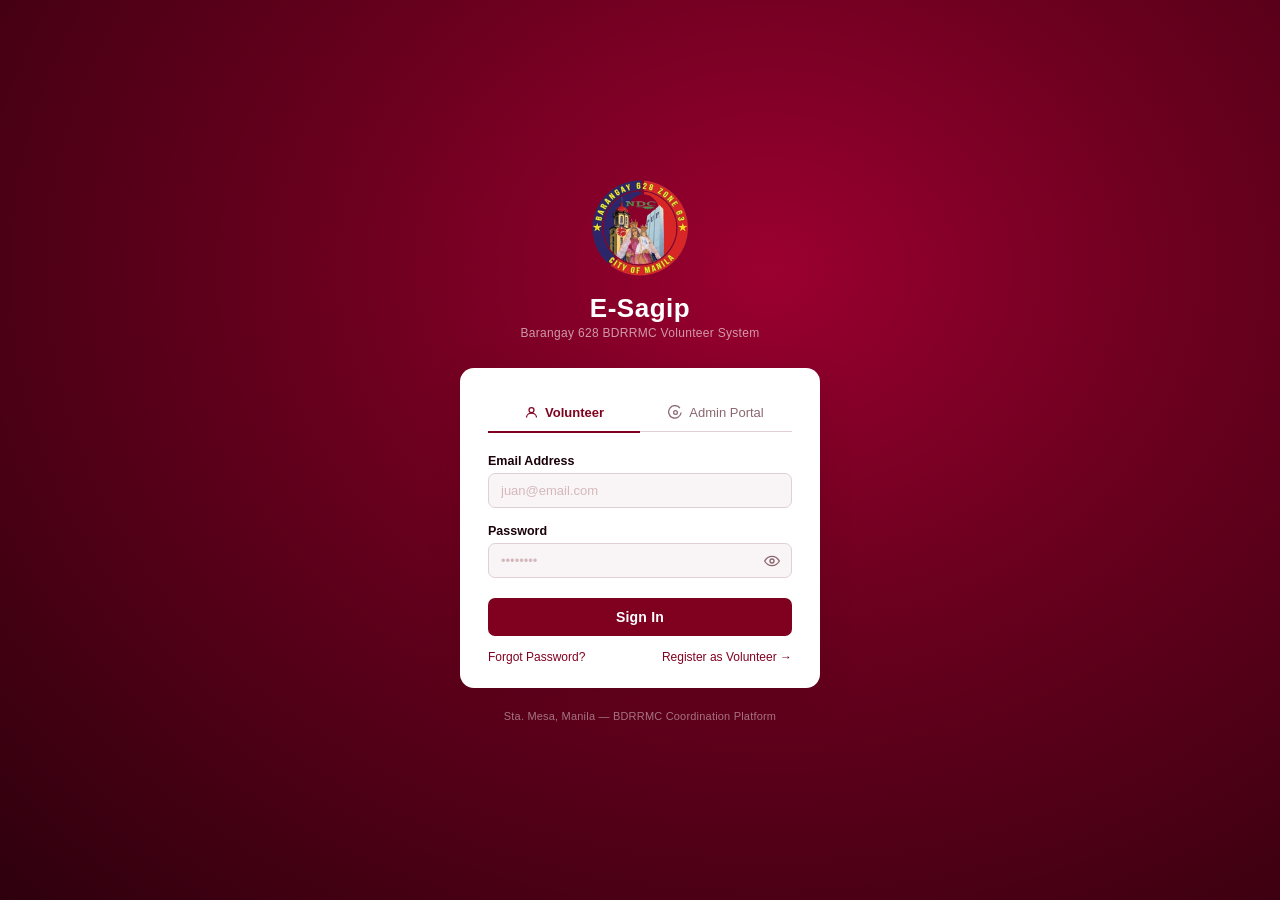
==== commit 4ee9a5b2: "Removed admin log-in page forgot password feature." ====
--- a/E-Sagip/index.html
+++ b/E-Sagip/index.html
@@ -92,9 +92,6 @@
         </div>
       </div>
       <button class="btn-signin" onclick="handleAdminLogin()">Sign In</button>
-      <div class="form-links-center">
-        <a href="forgot_password.html">Forgot Password?</a>
-      </div>
     </div>
 
   </div>
--- a/E-Sagip/style.css
+++ b/E-Sagip/style.css
@@ -5,7 +5,7 @@
 }
 
 :root {
-  --primary: #7a0024;
+  --primary: #800020;
   --primary-dark: #560019;
   --primary-light: #9b0030;
   --accent: #c0003c;
@@ -41,7 +41,10 @@
   color: inherit;
 }
 
-/* ===== LOGIN PAGE ===== */
+
+
+
+/* ===== LOGIN PAGE ========================================================================================= */
 .login-page {
   min-height: 100vh;
   background: radial-gradient(ellipse at 60% 30%, #9b0030 0%, #6a001e 40%, #2e000d 100%);
@@ -193,11 +196,14 @@
 .address-div2 {
   display: none;
   margin-top: 10px;
+
 }
 
 .address-div1.active,
 .address-div2.active {
   display: block;
+  display: flex;
+  flex-direction: column;
 }
 
 .toggle-pw {
@@ -219,10 +225,56 @@
   height: 16px;
 }
 
+.resident-cb-container {
+
+  display: flex;
+  flex-direction: column;
+}
+
+.resident-cb-container {
+  display: flex;
+  flex-direction: column;
+  border: 1px solid var(--light-gray);
+  background-color: var(--light-gray);
+  padding: 8px 12px;
+}
+
+.cb-div {
+  display: flex;
+  flex-direction: row;
+  align-items: center; 
+  gap: 8px;              
+}
+
+.cb-div input[type="checkbox"] {
+  width: 16px;
+  height: 13px;
+  margin: 0;             
+  cursor: pointer;
+  flex-shrink: 0;        
+}
+
+.cb-div input[type="checkbox"]:checked {
+
+  accent-color: var(--accent);
+}
+
+.cb-div label {
+  font-size: 14px;
+  cursor: pointer;
+}
+
+.resident-cb-container p {
+  margin: 4px 0 0 0;
+  font-size: 12px;
+  color: gray;
+}
+
 .address-label-container {
   display: flex;
   align-items: center;
   gap: 8px;
+  margin-top: 5px;
 }
 
 .address-label-container label {
@@ -238,7 +290,7 @@
   display: inline-flex;
   align-items: center;
   line-height: 1;
-  margin-top: 0;
+  margin-top: 5;
 }
 
 /* Sign In Button */
@@ -299,7 +351,7 @@
   letter-spacing: 0.2px;
 }
 
-/* ===== ADMIN DASHBOARD ===== */
+/* ===== ADMIN DASHBOARD ===================================================================================*/
 .admin-page {
   min-height: 100vh;
   background: var(--off-white);
@@ -448,7 +500,7 @@
   margin-bottom: 6px;
 }
 
-.stat-card .stat-value {
+.stat-card .stat-value-v, .stat-value-op {
   font-size: 32px;
   font-weight: 700;
   color: var(--text-dark);
@@ -539,6 +591,11 @@
   flex-shrink: 0;
 }
 
+#skill-tags input[type="checkbox"]:disabled + .skill-tag {
+  color: var(--text-muted);
+  cursor: not-allowed;
+}
+
 /* Operations */
 .operations-list {
   display: flex;
@@ -603,7 +660,39 @@
 }
 
 .comp-container {
-  margin-left: auto;
+  max-width: 100%;
+  display: flex;
+  align-items: center;
+  text-align: center;
+  margin-top: 10px;
+}
+
+.comp-container svg {
+
+  height: 1rem;
+
+}
+
+.complete {
+
+  width: 100%;
+  border: 1px solid rgb(12, 95, 34);
+  background-color: #a8dd8fa2;
+  color: rgb(12, 95, 34);
+  border-radius: 20px;
+  padding: 8px;
+  font-family: var(--font-main);
+  display: flex;
+  align-items: center;
+  justify-content: center;
+  gap: 10px;
+}
+
+.complete:hover {
+
+  background-color: #8fd48ba7;
+  transition: background-color 0.3 ease;
+  cursor: pointer;
 }
 
 .op-meta span {
@@ -618,24 +707,6 @@
   width: 11px;
   height: 11px;
   flex-shrink: 0;
-}
-
-.complete {
-
-  border: 1px;
-  background-color: #2db35e69;
-  color: rgb(12, 95, 34);
-  border-radius: 10px;
-  padding: 5px;
-  font-family: var(--font-main);
-  font-weight: bold;
-}
-
-.complete:hover {
-
-  background-color: #50f19175;
-  transition: background-color 0.3 ease;
-  cursor: pointer;
 }
 
 .op-progress-bar {
@@ -684,10 +755,28 @@
   font-weight: 500;
 }
 
+.no-opt-container {
+
+  display: flex;
+  flex-direction: column;
+  justify-content: center;
+  text-align: center;
+  background-color: var(--white);
+  padding: 30px;
+  border-radius: 10px;
+  color: var(--text-muted);
+}
+
+.no-opt-container .no-opt-clock {
+
+  height: 3rem;
+}
+
 /* ===== UTILITY ===== */
 .hidden { display: none !important; }
 
-/* New Operation section */
+/* ===New Operation section =============================================================================== */
+
 .newop-card {
   background: var(--white);
   border-radius: 10px;
@@ -830,7 +919,7 @@
   transition: background 0.2s;
 }
 
-/* Volunteer Section */
+/* ====Volunteer Section ===================================================================================*/
 #tab-volunteers .section-title {
   font-size: 16px;
   font-weight: 700;
@@ -918,6 +1007,45 @@
   color: var(--white);
 }
 
+/* Tab panels */
+.vol-panel {
+  display: none;
+}
+.vol-panel.active {
+  display: block;
+}
+
+/* Empty state inside panels */
+.vol-empty-state {
+  display: flex;
+  flex-direction: column;
+  align-items: center;
+  justify-content: center;
+  gap: 8px;
+  padding: 3rem 1rem;
+  border: 1px dashed #d1d5db;
+  border-radius: 12px;
+  background: #f9fafb;
+  text-align: center;
+  margin-top: 1rem;
+}
+.vol-empty-state .empty-icon {
+  font-size: 2rem;
+}
+.vol-empty-state h3 {
+  font-size: 14px;
+  font-weight: 600;
+  color: #374151;
+  margin: 0;
+}
+.vol-empty-state p {
+  font-size: 13px;
+  color: #9ca3af;
+  max-width: 240px;
+  line-height: 1.5;
+  margin: 0;
+}
+
 .vol-card {
   background: var(--white);
   border-radius: 10px;
@@ -927,6 +1055,7 @@
   align-items: center;
   justify-content: space-between;
   gap: 16px;
+  flex-direction: column;
 }
 
 .vol-avatar {
@@ -960,11 +1089,18 @@
   font-weight: 500;
   padding: 2px 6px;
   border-radius: 5px;
+   background: rgba(35, 185, 42, 0.24);
+  color: rgb(3, 49, 3);
 }
 
 .vol-badge.active {
   background: rgba(35, 185, 42, 0.24);
   color: rgb(3, 49, 3);
+}
+
+.vol-badge.inactive{
+  background: rgba(209, 88, 104, 0.24);
+  color: rgb(49, 3, 3);
 }
 
 .vol-meta {
@@ -990,9 +1126,88 @@
 
 .vol-ops {
   display: flex;
-  align-items: center;
-  gap: 8px;
-  margin-top: auto;
+  width: 100%;
+  flex-direction: row;
+  align-items: center;
+  gap: 20px;
+  padding-left: 5px;
+  padding-right: 5px;
+}
+
+.vol-ops-btn > * {
+
+  flex: 1;
+}
+
+.vol-ops-btn{
+
+  width: 100%;
+  display: flex;
+  flex-direction: row;
+  align-items: center;
+  justify-content: center;
+  gap: 10px;
+}
+
+.v-edit {
+
+  padding: 2px 10px 2px 10px;
+  width: 50%;
+  height: 2rem;
+  border-radius: 20px;
+  border: 1px solid var(--primary);
+  background-color: var(--white);
+  color: var(--primary);
+  font-family: var(--font-main);
+}
+
+
+.v-edit:hover {
+
+  border: 1px solid var(--accent);
+  transition: border 0.6s ease, color 0.6s ease;
+  color: var(--accent);
+  cursor: pointer;
+}
+
+.v-remove {
+
+  padding: 1px 5px 1px 5px;
+  width: 50%;
+  height: 2rem;
+  border: 1px solid var(--accent);
+  border-radius: 20px;
+  background-color: var(--white);
+  color: var(--accent);
+  gap: 10px;
+}
+
+.v-remove:hover {
+
+  border: 1px solid var(--primary);
+  color: var(--primary);
+    transition: background-color 0.6s ease, color 0.6s ease;
+  cursor: pointer;
+}
+
+.v-approve {
+
+  padding: 2px 10px 2px 10px;
+  width: 50%;
+  height: 2rem;
+  border-radius: 20px;
+  border: 1px solid rgb(42, 107, 42);
+  background-color: var(--white);
+  color: rgb(42, 107, 42);
+  font-family: var(--font-main);
+}
+
+.v-approve:hover {
+
+  border: 1px solid rgb(16, 69, 16);
+  color: rgb(16, 69, 16);
+    transition: background-color 0.6s ease, color 0.6s ease;
+  cursor: pointer;
 }
 
 .vol-count {
@@ -1025,7 +1240,134 @@
   align-items: center;
 }
 
-/*FEED SECTION*/
+/* ===== MODAL OVERLAY ===== */
+.modal-overlay {
+  position: fixed;
+  inset: 0;
+  background: rgba(0, 0, 0, 0.45);
+  display: flex;
+  align-items: center;
+  justify-content: center;
+  z-index: 1000;
+}
+.modal-overlay.hidden {
+  display: none;
+}
+.modal-box {
+  background: #fff;
+  border-radius: 12px;
+  padding: 1.5rem;
+  width: 320px;
+  max-width: 90vw;
+  position: relative;
+}
+.modal-title {
+  font-size: 17px;
+  font-weight: 600;
+  color: #1a1a1a;
+  margin-bottom: 1rem;
+}
+.modal-close {
+  position: absolute;
+  top: 1rem;
+  right: 1rem;
+  background: none;
+  border: none;
+  font-size: 20px;
+  cursor: pointer;
+  color: #666;
+  line-height: 1;
+}
+.modal-close:hover { color: #1a1a1a; }
+
+/* ===== EDIT FORM ===== */
+.form-grp { margin-bottom: 12px; }
+.form-lbl {
+  display: block;
+  font-size: 12px;
+  font-weight: 600;
+  color: #7a1228;
+  margin-bottom: 4px;
+}
+.form-grp input {
+  width: 100%;
+  padding: 8px 10px;
+  font-size: 14px;
+  border: 0.5px solid #ccc;
+  border-radius: 8px;
+  background: #fafafa;
+  color: #1a1a1a;
+  box-sizing: border-box;
+}
+
+.form-grp select {
+  width: 100%;
+  padding: 8px 10px;
+  font-size: 14px;
+  border: 0.5px solid #ccc;
+  border-radius: 8px;
+  background: #fafafa;
+  color: #1a1a1a;
+  box-sizing: border-box;
+}
+
+.form-grp input:focus {
+  outline: none;
+  border-color: #7a1228;
+  box-shadow: 0 0 0 3px rgba(122, 18, 40, 0.1);
+}
+
+/* ===== CONFIRM TEXT ===== */
+.confirm-text {
+  font-size: 14px;
+  color: #555;
+  line-height: 1.5;
+}
+.confirm-text strong { color: #1a1a1a; }
+
+/* ===== MODAL FOOTER ===== */
+.modal-footer {
+  display: flex;
+  gap: 8px;
+  margin-top: 1.25rem;
+}
+.btn-cancel {
+  flex: 1;
+  padding: 10px;
+  font-size: 14px;
+  background: transparent;
+  border: 0.5px solid #bbb;
+  border-radius: 999px;
+  cursor: pointer;
+  color: #1a1a1a;
+}
+.btn-cancel:hover { background: #f5f5f5; }
+.btn-save {
+  flex: 1;
+  padding: 10px;
+  font-size: 14px;
+  font-weight: 600;
+  background: #7a1228;
+  color: #fff;
+  border: none;
+  border-radius: 999px;
+  cursor: pointer;
+}
+.btn-save:hover { opacity: 0.88; }
+.btn-remove-confirm {
+  flex: 1;
+  padding: 10px;
+  font-size: 14px;
+  font-weight: 600;
+  background: #e05353;
+  color: #fff;
+  border: none;
+  border-radius: 999px;
+  cursor: pointer;
+}
+.btn-remove-confirm:hover { opacity: 0.88; }
+
+/*=====FEED SECTION ==========================================================================================*/
 
 .tab-feed {
 
@@ -1043,7 +1385,7 @@
 }
 
 .feed-hero-overlay {
-  background-image: url('Images/outreach.jpg');
+  background-image: url(Images/outreach.jpg);
   background-size: cover;
   background-position: center;
   height: 100%;
@@ -1303,22 +1645,57 @@
 .recent-op-card {
   background: #fff;
   border: 0.5px solid rgba(0, 0, 0, 0.12);
+  box-shadow: var(--card-shadow);
   border-radius: 12px;
   overflow: hidden;
+  margin-bottom: 20px;
 }
 
 
 .recent-op-img {
-  position: relative;
-  height: 160px;
-  background: linear-gradient(160deg, #b0bec5 0%, #78909c 100%);
-  display: flex;
-  align-items: center;
-  justify-content: center;
-}
-
-.recent-op-img-placeholder svg {
-  opacity: 0.4;
+    position: relative;   /* ✅ makes children position relative to this */
+    width: 100%;
+}
+
+.recent-op-img-placeholder {
+    width: 100%;
+    height: 200px;
+    overflow: hidden;
+    border-radius: 12px 12px 0 0;
+}
+
+.recent-op-img-placeholder img {
+    width: 100%;
+    height: 100%;
+    object-fit: cover;
+    object-position: center;
+    display: block;
+}
+
+.recent-op-date {
+    position: absolute;  
+    top: 10px;
+    left: 10px;
+    background: rgba(0, 0, 0, 0.55);
+    color: #fff;
+    font-size: 12px;
+    padding: 4px 10px;
+    border-radius: 999px;
+    backdrop-filter: blur(4px);
+}
+
+.recent-op-label {
+    position: absolute;   
+    bottom: 10px;
+    left: 10px;
+    background: rgba(133, 0, 33, 0.85);
+    color: #fff;
+    font-size: 11px;
+    padding: 4px 10px;
+    display: flex;
+    align-items: center;
+    gap: 4px;
+    backdrop-filter: blur(4px);
 }
 
 
@@ -1326,8 +1703,8 @@
   position: absolute;
   top: 10px;
   left: 10px;
-  background: #c0392b;
-  color: #fff;
+  background: var(--primary);
+  color: var(--white);
   font-size: 12px;
   font-weight: 500;
   padding: 4px 10px;
@@ -1339,7 +1716,7 @@
   bottom: 0;
   left: 0;
   right: 0;
-  background: rgba(255, 255, 255, 0.92);
+  background: var(--warning-bg);
   padding: 6px 12px;
   display: flex;
   align-items: center;
@@ -1414,20 +1791,17 @@
 
 
 .recent-op-tags {
-  display: flex;
   gap: 6px;
-  flex-wrap: wrap;
   margin-bottom: 12px;
-}
-
-.recent-op-tag {
   font-size: 11px;
   color: #1a5fa5;
   background: #e6f1fb;
   padding: 3px 9px;
   border-radius: 20px;
   font-weight: 500;
-}
+  max-width: max-content;
+}
+
 
 .recent-op-footer {
   border-top: 0.5px solid rgba(0, 0, 0, 0.1);
@@ -1455,7 +1829,6 @@
   
 }
 
-/* Like checkbox as visual button */
 .recent-op-like {
   display: inline-flex;
   align-items: center;
@@ -1518,7 +1891,115 @@
   transform: translateY(0);
 }
 
-  /* ===== REGISTER PAGE ===== */
+.post-edit {
+
+  padding: 2px 10px 2px 10px;
+  width: 50%;
+  height: 2rem;
+  border-radius: 20px;
+  border: 1px solid var(--primary);
+  background-color: var(--white);
+  color: var(--primary);
+  font-family: var(--font-main);
+}
+
+
+.post-edit:hover {
+
+  border: 1px solid var(--accent);
+  transition: border 0.6s ease, color 0.6s ease;
+  color: var(--accent);
+  cursor: pointer;
+}
+
+.post-remove {
+
+  padding: 1px 5px 1px 5px;
+  width: 50%;
+  height: 2rem;
+  border: 1px solid var(--accent);
+  border-radius: 20px;
+  background-color: var(--white);
+  color: var(--accent);
+  gap: 10px;
+}
+
+.post-remove:hover {
+
+  border: 1px solid var(--primary);
+  color: var(--primary);
+    transition: background-color 0.6s ease, color 0.6s ease;
+  cursor: pointer;
+}
+
+.feed-footer-container {
+
+  background-color: var(--primary);
+  margin-top: 30px;
+  border-radius: 10px;
+  display: flex;
+  flex-direction: column;
+  justify-content: center;
+  text-align: center;
+  padding: 30px;
+  gap: 10px;
+  box-shadow: var(--card-shadow);
+ 
+
+}
+
+.v-logo-container {
+  display: flex;
+  justify-content: center;
+  align-items: center;
+}
+
+.v-logo-container > * {
+  flex: 0 0 auto;
+}
+
+.feed-footer-container .v-logo {
+  display: flex;
+  align-items: center;
+  justify-content: center;
+
+  width: 3.5rem;
+  height: 3.5rem;
+
+  border-radius: 50%;
+  background-color: rgba(170, 89, 89, 0.146);
+  color: white;
+
+  flex-shrink: 0;
+}
+
+.v-logo svg {
+
+  height: 2rem;
+
+}
+
+.feed-footer-container h3 {
+
+  color: white;
+}
+
+.feed-footer-container p  {
+
+  color: #dc7d95;
+}
+
+.vol-num-container {
+
+  color: #dc7d95;
+  display: flex;
+  flex-direction: row;
+  text-align: center;
+  justify-content: center;
+  gap: 5px;
+}
+
+  /* ===== REGISTER PAGE ==================================================================================== */
     body { background: var(--off-white); }
 
     .reg-topbar {
@@ -1634,6 +2115,16 @@
     .reg-row { display: flex; gap: 10px; }
     .reg-row .form-group { flex: 1; }
 
+    .age-eligible {
+
+      color: #22a050;
+    }
+
+    .age-minor {
+      
+      color: var(--accent);
+    }
+
     .form-group { margin-bottom: 14px; }
     .form-group label {
       display: flex;
@@ -1677,7 +2168,7 @@
        padding-right: 28px;
     }
 
-    /* Emergency contact row */
+  
     .emergency-row { display: flex; gap: 8px; }
     .emergency-row input { flex: 1; }
 
@@ -1890,3 +2381,52 @@
       font-weight: 600;
       cursor: pointer;
     }
+
+    /* Custom Validation Styles */
+    .input-error {
+      border-color: #E24B4A !important;
+      background-color: #fff9f9 !important;
+    }
+
+    .helper-text {
+      font-size: 11.5px;
+      color: #E24B4A;
+      margin-top: 4px;
+      display: block;
+      font-weight: 500;
+    }
+
+    .char-counter {
+      font-size: 11px;
+      color: var(--text-muted);
+      float: right;
+      margin-top: 2px;
+    }
+
+    /* Spinner and loading state for button */
+    .btn-next.loading {
+      pointer-events: none;
+      opacity: 0.8;
+      display: inline-flex !important;
+      align-items: center;
+      justify-content: center;
+      gap: 8px;
+    }
+
+    .spinner {
+      display: inline-block;
+      width: 14px;
+      height: 14px;
+      border: 2px solid rgba(255, 255, 255, 0.3);
+      border-radius: 50%;
+      border-top-color: white;
+      animation: spin 0.8s linear infinite;
+    }
+
+    @keyframes spin {
+      to { transform: rotate(360deg); }
+    }
+
+    .consent-cb-container label {
+      user-select: none;
+    }
